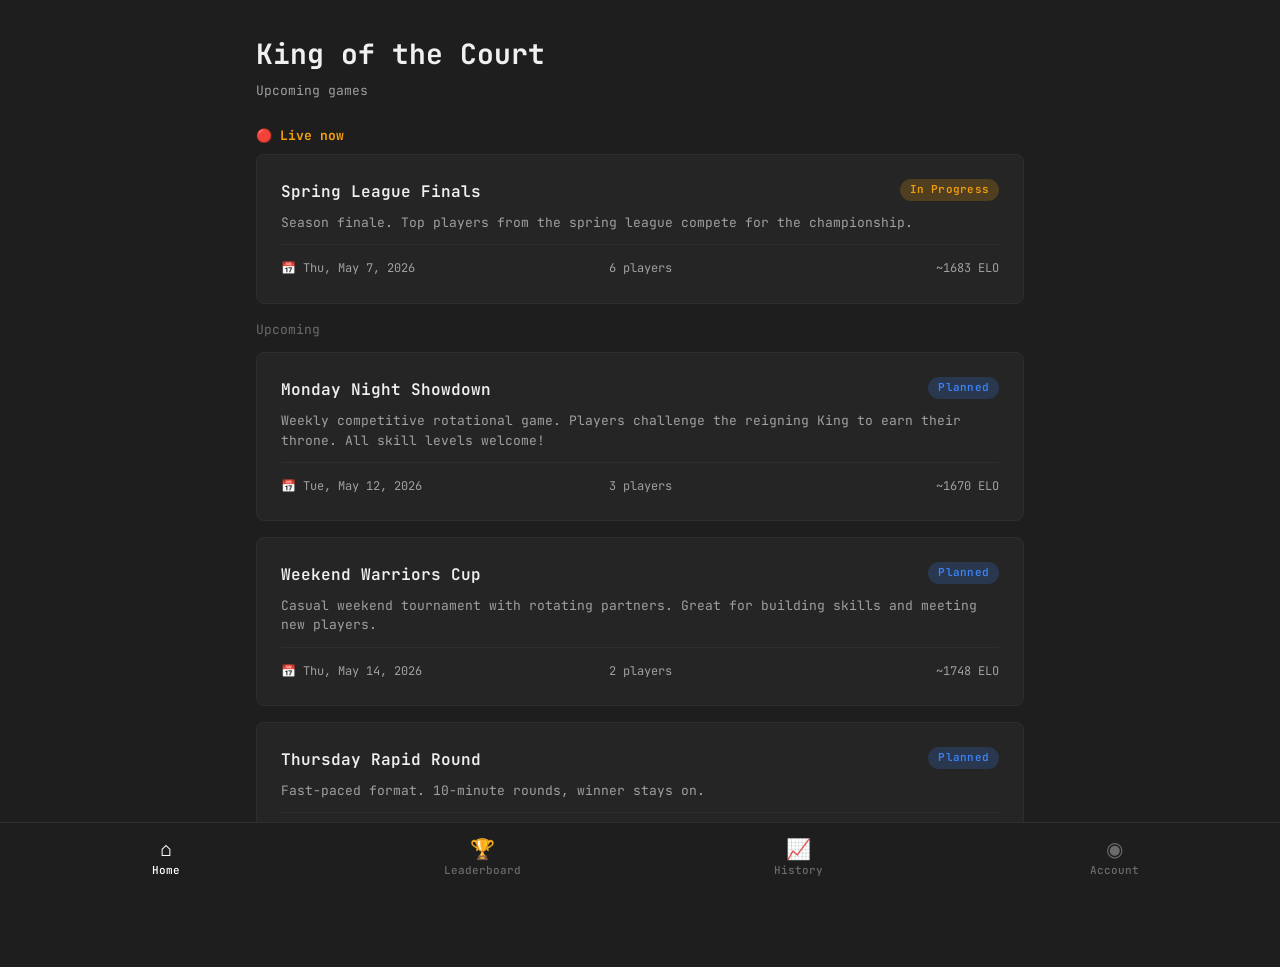
==== index.html @ 812c1025 "Initial Commit" ====
<!DOCTYPE html>
<html lang="en">
<head>
  <meta charset="UTF-8">
  <meta name="viewport" content="width=device-width, initial-scale=1.0">
  <title>King of the Court</title>
  <link rel="stylesheet" href="css/style.css">
</head>
<body>
<div class="page">
  <div class="page-header">
    <div>
      <h1 class="page-title">King of the Court</h1>
      <p class="page-sub" id="sub-text">Upcoming games</p>
    </div>
  </div>
  <div id="live-section"></div>
  <div id="games-list"></div>
</div>

<nav class="bottom-nav" id="bottom-nav"></nav>

<script src="js/data.js"></script>
<script src="js/app.js"></script>
<script>
  initNav('home');
  const user = getUser();
  if (user) document.getElementById('sub-text').textContent = `Welcome back, ${user.name.split(' ')[0]}`;

  function gameCard(game) {
    const spots = game.maxParticipants - game.participants.length;
    const inGame = user && isInGame(game, user.id);
    const canJoin = user && game.status === 'planned' && spots > 0 && !inGame;
    const avgElo = game.participants.length
      ? Math.round(game.participants.reduce((s, p) => s + p.elo, 0) / game.participants.length)
      : null;

    return `
      <div class="card clickable" onclick="location.href='game.html?id=${game.id}'">
        <div class="flex justify-between items-start mb-2">
          <h3 style="font-size:16px;font-weight:600">${game.name}</h3>
          ${statusBadge(game.status)}
        </div>
        <p class="text-sm text-dim mb-3" style="line-height:1.5">${game.description}</p>
        <div style="display:grid;grid-template-columns:repeat(3,1fr);gap:8px;font-size:12px;color:var(--snow-dim);border-top:1px solid var(--asphalt-light);padding-top:14px">
          <span>📅 ${formatDate(game.plannedAt)}</span>
          <span style="text-align:center">${game.participants.length} ${game.participants.length === 1 ? 'player' : 'players'}</span>
          <span style="text-align:right">${avgElo !== null ? '~' + avgElo + ' ELO' : '—'}</span>
        </div>
        ${inGame ? `<div class="text-sm text-racket mt-3">✓ You're signed up</div>` : ''}
        ${canJoin ? `<div class="mt-3" onclick="event.stopPropagation()"><button class="btn btn-primary btn-sm" onclick="handleJoin(${game.id})">Sign Up</button></div>` : ''}
      </div>`;
  }

  function render() {
    const games = getGames();
    const live = games.filter(g => g.status === 'started');
    const upcoming = games.filter(g => g.status === 'planned')
      .sort((a, b) => new Date(a.plannedAt) - new Date(b.plannedAt));

    if (live.length) {
      show('live-section', `
        <p class="text-sm font-bold mb-2" style="color:var(--status-pending)">🔴 Live now</p>
        ${live.map(gameCard).join('')}
        <p class="text-sm text-muted mb-3 mt-2">Upcoming</p>`);
    } else {
      show('live-section', '');
    }

    if (!upcoming.length && !live.length) {
      show('games-list', `<div class="empty"><div class="empty-icon">🏆</div><div class="empty-title">No upcoming games</div><p class="empty-text">Check back soon!</p></div>`);
    } else {
      show('games-list', upcoming.map(gameCard).join(''));
    }
  }

  function handleJoin(gameId) {
    if (!user) { location.href = 'login.html'; return; }
    joinGame(gameId, user);
    render();
  }

  render();
</script>
</body>
</html>
---- css/style.css ----
@import url('https://fonts.googleapis.com/css2?family=JetBrains+Mono:wght@300;400;500;600;700&display=swap');

:root {
  --charcoal: #1e1e1e;
  --asphalt: #252525;
  --asphalt-light: #2e2e2e;
  --asphalt-muted: #6b6b6b;
  --racket: #3b82f6;
  --racket-hover: #2563eb;
  --ball: #f59e0b;
  --snow: #f0f0f0;
  --snow-dim: #a0a0a0;
  --danger: #ef4444;
  --danger-hover: #dc2626;
  --status-pending: #f59e0b;
  --status-done: #22c55e;
}

*, *::before, *::after { box-sizing: border-box; margin: 0; padding: 0; }

body {
  background: var(--charcoal);
  color: var(--snow);
  font-family: 'JetBrains Mono', 'Courier New', monospace;
  font-size: 14px;
  line-height: 1.6;
  min-height: 100dvh;
  padding-bottom: 80px;
}

a { color: inherit; text-decoration: none; }
button { font-family: inherit; cursor: pointer; }
input, select, textarea { font-family: inherit; }

/* Layout */
.page { max-width: 800px; margin: 0 auto; padding: 0 16px; }

/* Typography */
.page-header { padding: 32px 0 24px; }
.page-title { font-size: 28px; font-weight: 700; }
.page-sub { font-size: 13px; color: var(--snow-dim); margin-top: 4px; }

/* Cards */
.card {
  background: var(--asphalt);
  border: 1px solid var(--asphalt-light);
  border-radius: 8px;
  padding: 24px;
  margin-bottom: 16px;
  transition: border-color 0.15s;
}
.card.clickable { cursor: pointer; }
.card.clickable:hover { border-color: var(--snow-dim); }

/* Buttons */
.btn {
  display: inline-flex;
  align-items: center;
  justify-content: center;
  gap: 6px;
  padding: 8px 18px;
  border-radius: 6px;
  font-size: 13px;
  font-weight: 500;
  cursor: pointer;
  border: none;
  transition: background 0.15s, opacity 0.15s;
}
.btn:disabled { opacity: 0.5; cursor: not-allowed; }
.btn-primary { background: var(--racket); color: white; }
.btn-primary:hover:not(:disabled) { background: var(--racket-hover); }
.btn-ghost { background: var(--asphalt-light); color: var(--snow); }
.btn-ghost:hover:not(:disabled) { background: #3a3a3a; }
.btn-danger { background: var(--danger); color: white; }
.btn-danger:hover:not(:disabled) { background: var(--danger-hover); }
.btn-sm { padding: 6px 12px; font-size: 12px; }
.btn-full { width: 100%; }
.btn-link { background: none; border: none; color: var(--snow-dim); font-size: 13px; padding: 8px 0; }
.btn-link:hover { color: var(--danger); }

/* Status badges */
.badge {
  display: inline-block;
  padding: 2px 10px;
  border-radius: 999px;
  font-size: 11px;
  font-weight: 600;
  letter-spacing: 0.02em;
  white-space: nowrap;
}
.badge-planned { background: rgba(59,130,246,0.2); color: var(--racket); }
.badge-started { background: rgba(245,158,11,0.2); color: var(--status-pending); }
.badge-ended { background: rgba(34,197,94,0.2); color: var(--status-done); }
.badge-processed { background: rgba(107,107,107,0.2); color: var(--asphalt-muted); }

/* Forms */
.form-group { margin-bottom: 20px; }
.form-label { display: block; font-size: 12px; color: var(--asphalt-muted); margin-bottom: 6px; }
.form-input {
  width: 100%;
  background: var(--asphalt);
  border: 1px solid var(--asphalt-light);
  border-radius: 6px;
  padding: 10px 12px;
  color: var(--snow);
  font-size: 14px;
  font-family: inherit;
  outline: none;
  transition: border-color 0.15s;
}
.form-input:focus { border-color: var(--racket); }
.form-input::placeholder { color: var(--asphalt-muted); }

/* Autofill override */
input:-webkit-autofill,
input:-webkit-autofill:hover,
input:-webkit-autofill:focus {
  -webkit-box-shadow: 0 0 0 30px var(--asphalt) inset !important;
  -webkit-text-fill-color: var(--snow) !important;
}

/* Alerts */
.alert { padding: 10px 14px; border-radius: 6px; font-size: 13px; margin-bottom: 16px; }
.alert-error { background: rgba(239,68,68,0.1); color: var(--danger); border: 1px solid rgba(239,68,68,0.3); }
.alert-success { background: rgba(34,197,94,0.1); color: var(--status-done); border: 1px solid rgba(34,197,94,0.3); }

/* Bottom Nav */
.bottom-nav {
  position: fixed;
  bottom: 0; left: 0; right: 0;
  background: var(--charcoal);
  border-top: 1px solid var(--asphalt-light);
  display: grid;
  grid-template-columns: repeat(4, 1fr);
  z-index: 100;
  padding: 8px 8px 12px;
}
.nav-item {
  display: flex;
  flex-direction: column;
  align-items: center;
  gap: 3px;
  padding: 8px 4px;
  color: var(--asphalt-muted);
  font-size: 11px;
  font-weight: 500;
  text-decoration: none;
  border-radius: 8px;
  transition: color 0.15s;
}
.nav-item:hover { color: var(--snow-dim); }
.nav-item.active { color: white; }
.nav-icon { font-size: 20px; line-height: 1; }

/* Tabs */
.tabs { display: flex; gap: 8px; margin-bottom: 20px; }
.tab {
  padding: 6px 14px;
  border-radius: 6px;
  font-size: 13px;
  font-weight: 500;
  cursor: pointer;
  background: var(--asphalt-light);
  color: var(--snow-dim);
  border: none;
  transition: all 0.15s;
}
.tab.active { background: var(--racket); color: white; }

/* List rows */
.list-row {
  display: flex;
  align-items: center;
  gap: 12px;
  padding: 12px 16px;
  border-bottom: 1px solid var(--asphalt-light);
  transition: background 0.1s;
}
.list-row:last-child { border-bottom: none; }
.list-row.clickable { cursor: pointer; }
.list-row.clickable:hover { background: rgba(255,255,255,0.03); }

/* Avatar */
.avatar {
  width: 36px; height: 36px;
  border-radius: 50%;
  background: var(--asphalt-light);
  color: var(--snow);
  display: flex; align-items: center; justify-content: center;
  font-size: 14px; font-weight: 600;
  text-transform: uppercase; flex-shrink: 0;
}
.avatar-lg {
  width: 72px; height: 72px;
  border-radius: 50%;
  background: var(--asphalt-light);
  color: var(--snow);
  display: flex; align-items: center; justify-content: center;
  font-size: 28px; font-weight: 700;
  text-transform: uppercase; flex-shrink: 0;
}

/* Rank */
.rank-num {
  width: 24px; text-align: right;
  font-size: 13px; font-weight: 700;
  color: var(--asphalt-muted); flex-shrink: 0;
}
.rank-num.top { color: var(--ball); }

/* Helpers */
.flex { display: flex; }
.flex-1 { flex: 1; }
.flex-col { flex-direction: column; }
.items-center { align-items: center; }
.items-start { align-items: flex-start; }
.justify-between { justify-content: space-between; }
.gap-2 { gap: 8px; }
.gap-3 { gap: 12px; }
.gap-4 { gap: 16px; }
.wrap { flex-wrap: wrap; }
.mt-1 { margin-top: 4px; }
.mt-2 { margin-top: 8px; }
.mt-3 { margin-top: 12px; }
.mt-4 { margin-top: 16px; }
.mt-6 { margin-top: 24px; }
.mb-2 { margin-bottom: 8px; }
.mb-3 { margin-bottom: 12px; }
.mb-4 { margin-bottom: 16px; }
.mb-6 { margin-bottom: 24px; }
.text-xs { font-size: 11px; }
.text-sm { font-size: 13px; }
.text-muted { color: var(--asphalt-muted); }
.text-dim { color: var(--snow-dim); }
.text-racket { color: var(--racket); }
.text-ball { color: var(--ball); }
.text-danger { color: var(--danger); }
.text-success { color: var(--status-done); }
.font-bold { font-weight: 700; }
.text-center { text-align: center; }
.text-right { text-align: right; }
.shrink-0 { flex-shrink: 0; }
.truncate { overflow: hidden; text-overflow: ellipsis; white-space: nowrap; }
.min-w-0 { min-width: 0; }
.w-full { width: 100%; }
.hidden { display: none !important; }

/* Empty state */
.empty { text-align: center; padding: 64px 16px; }
.empty-icon { font-size: 40px; margin-bottom: 16px; }
.empty-title { font-size: 16px; font-weight: 600; margin-bottom: 8px; }
.empty-text { font-size: 13px; color: var(--asphalt-muted); }

/* Back button */
.back-btn {
  display: inline-flex; align-items: center; gap: 8px;
  color: var(--snow-dim); font-size: 13px;
  padding: 8px 0; cursor: pointer;
  background: none; border: none; margin-bottom: 8px;
}
.back-btn:hover { color: var(--snow); }

/* Divider */
.divider { border: none; border-top: 1px solid var(--asphalt-light); margin: 20px 0; }

/* Stats row */
.stats-row { display: grid; grid-template-columns: repeat(3, 1fr); gap: 12px; margin: 16px 0; }
.stat-box { background: var(--charcoal); border-radius: 6px; padding: 14px 10px; text-align: center; }
.stat-value { font-size: 22px; font-weight: 700; }
.stat-label { font-size: 11px; color: var(--asphalt-muted); margin-top: 2px; }

/* ELO chart */
.elo-chart-wrap {
  background: var(--asphalt);
  border: 1px solid var(--asphalt-light);
  border-radius: 8px;
  padding: 20px;
  margin-bottom: 20px;
}
.chart-header { display: flex; justify-content: space-between; align-items: center; margin-bottom: 12px; }
.chart-title { font-size: 16px; font-weight: 600; }

/* Game meta */
.game-meta { display: flex; flex-wrap: wrap; gap: 12px; margin-top: 12px; }
.game-meta-item { font-size: 13px; color: var(--snow-dim); }

/* Info grid */
.info-grid { display: grid; grid-template-columns: repeat(2, 1fr); gap: 12px; margin: 16px 0; }
@media (min-width: 480px) { .info-grid { grid-template-columns: repeat(4, 1fr); } }
.info-box { background: var(--charcoal); border-radius: 6px; padding: 12px; }
.info-box-label { font-size: 11px; color: var(--asphalt-muted); margin-bottom: 4px; }
.info-box-value { font-size: 15px; font-weight: 600; }

/* Winner banner */
.winner-banner {
  background: rgba(245,158,11,0.1);
  border: 1px solid rgba(245,158,11,0.3);
  border-radius: 6px;
  padding: 12px 16px;
  display: flex; align-items: center; gap: 10px;
  margin-bottom: 16px;
}

/* Modal */
.modal-overlay {
  position: fixed; inset: 0;
  background: rgba(0,0,0,0.7);
  display: flex; align-items: center; justify-content: center;
  z-index: 200; padding: 16px;
}
.modal-box {
  background: var(--asphalt);
  border: 1px solid var(--asphalt-light);
  border-radius: 10px;
  padding: 24px;
  max-width: 400px; width: 100%;
}
.modal-title { font-size: 18px; font-weight: 700; margin-bottom: 8px; }
.modal-body { font-size: 13px; color: var(--snow-dim); margin-bottom: 20px; }

/* Profile header */
.profile-header {
  display: flex; align-items: center; gap: 20px;
  padding-bottom: 20px;
  border-bottom: 1px solid var(--asphalt-light);
  margin-bottom: 20px;
}

@media (max-width: 600px) {
  .page { padding: 0 12px; }
  .card { padding: 16px; }
  .page-title { font-size: 22px; }
}
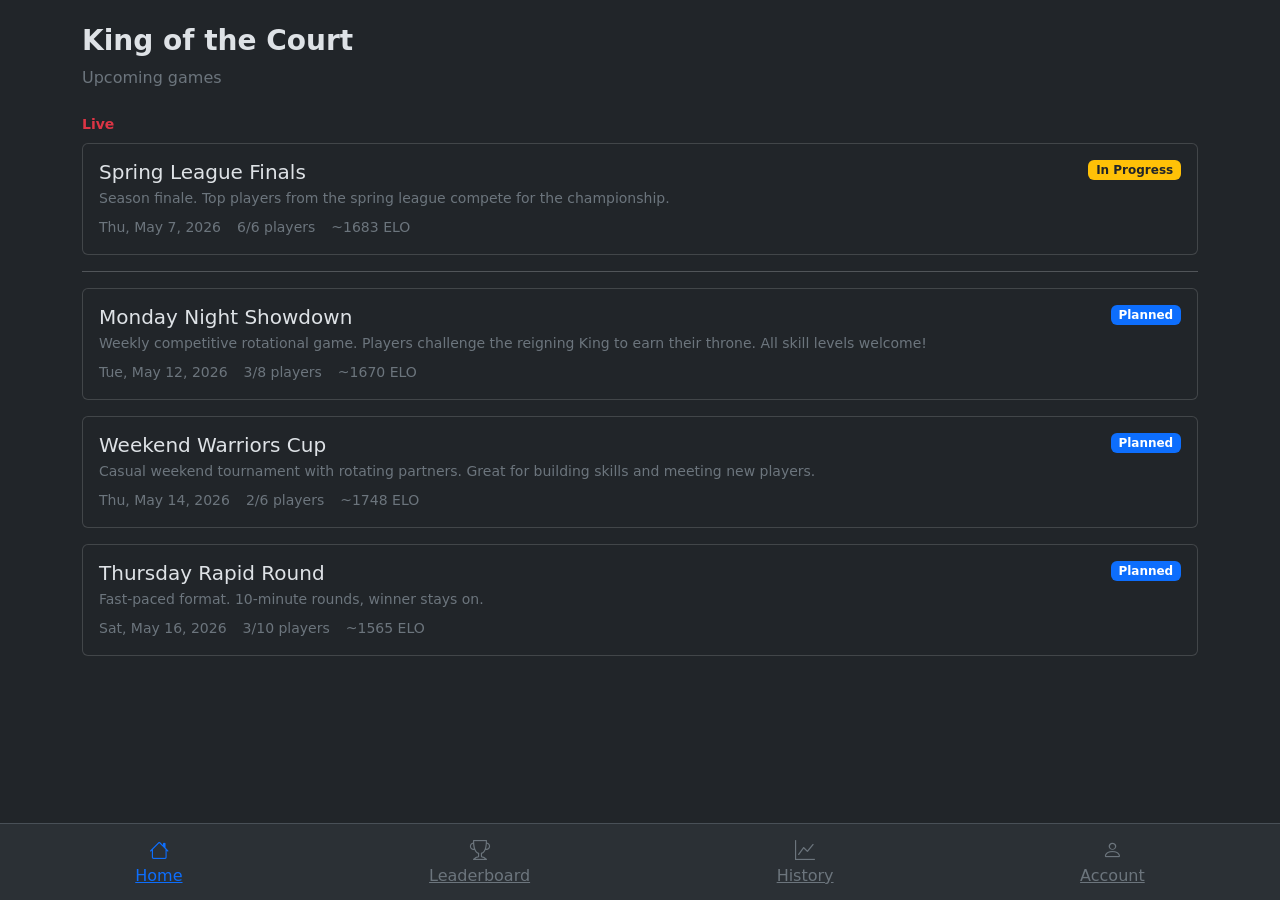
==== commit 5087ef48: "update ig" ====
--- a/index.html
+++ b/index.html
@@ -1,25 +1,26 @@
 <!DOCTYPE html>
-<html lang="en">
+<html lang="en" data-bs-theme="dark">
 <head>
   <meta charset="UTF-8">
   <meta name="viewport" content="width=device-width, initial-scale=1.0">
   <title>King of the Court</title>
+  <link href="https://cdn.jsdelivr.net/npm/bootstrap@5.3.3/dist/css/bootstrap.min.css" rel="stylesheet">
+  <link href="https://cdn.jsdelivr.net/npm/bootstrap-icons@1.11.3/font/bootstrap-icons.min.css" rel="stylesheet">
   <link rel="stylesheet" href="css/style.css">
 </head>
 <body>
-<div class="page">
-  <div class="page-header">
-    <div>
-      <h1 class="page-title">King of the Court</h1>
-      <p class="page-sub" id="sub-text">Upcoming games</p>
-    </div>
+<div class="container py-4">
+  <div class="mb-4">
+    <h1 class="h3 fw-bold">King of the Court</h1>
+    <p class="text-secondary mb-0" id="sub-text">Upcoming games</p>
   </div>
   <div id="live-section"></div>
   <div id="games-list"></div>
 </div>
 
-<nav class="bottom-nav" id="bottom-nav"></nav>
+<nav class="navbar fixed-bottom bg-body-tertiary border-top" id="bottom-nav"></nav>
 
+<script src="https://cdn.jsdelivr.net/npm/bootstrap@5.3.3/dist/js/bootstrap.bundle.min.js"></script>
 <script src="js/data.js"></script>
 <script src="js/app.js"></script>
 <script>
@@ -28,50 +29,52 @@
   if (user) document.getElementById('sub-text').textContent = `Welcome back, ${user.name.split(' ')[0]}`;
 
   function gameCard(game) {
-    const spots = game.maxParticipants - game.participants.length;
+    const spots  = game.maxParticipants - game.participants.length;
     const inGame = user && isInGame(game, user.id);
     const canJoin = user && game.status === 'planned' && spots > 0 && !inGame;
-    const avgElo = game.participants.length
+    const avgElo  = game.participants.length
       ? Math.round(game.participants.reduce((s, p) => s + p.elo, 0) / game.participants.length)
       : null;
 
     return `
-      <div class="card clickable" onclick="location.href='game.html?id=${game.id}'">
-        <div class="flex justify-between items-start mb-2">
-          <h3 style="font-size:16px;font-weight:600">${game.name}</h3>
-          ${statusBadge(game.status)}
+      <div class="card mb-3">
+        <div class="card-body clickable" onclick="location.href='game.html?id=${game.id}'">
+          <div class="d-flex justify-content-between align-items-start mb-1">
+            <h5 class="card-title mb-0">${game.name}</h5>
+            ${statusBadge(game.status)}
+          </div>
+          <p class="text-secondary small mb-2">${game.description}</p>
+          <div class="d-flex gap-3 small text-secondary">
+            <span>${formatDate(game.plannedAt)}</span>
+            <span>${game.participants.length}/${game.maxParticipants} players</span>
+            ${avgElo !== null ? `<span>~${avgElo} ELO</span>` : ''}
+          </div>
+          ${inGame ? `<div class="small text-primary mt-2"><i class="bi bi-check"></i> Signed up</div>` : ''}
         </div>
-        <p class="text-sm text-dim mb-3" style="line-height:1.5">${game.description}</p>
-        <div style="display:grid;grid-template-columns:repeat(3,1fr);gap:8px;font-size:12px;color:var(--snow-dim);border-top:1px solid var(--asphalt-light);padding-top:14px">
-          <span>📅 ${formatDate(game.plannedAt)}</span>
-          <span style="text-align:center">${game.participants.length} ${game.participants.length === 1 ? 'player' : 'players'}</span>
-          <span style="text-align:right">${avgElo !== null ? '~' + avgElo + ' ELO' : '—'}</span>
-        </div>
-        ${inGame ? `<div class="text-sm text-racket mt-3">✓ You're signed up</div>` : ''}
-        ${canJoin ? `<div class="mt-3" onclick="event.stopPropagation()"><button class="btn btn-primary btn-sm" onclick="handleJoin(${game.id})">Sign Up</button></div>` : ''}
+        ${canJoin ? `
+          <div class="card-footer" onclick="event.stopPropagation()">
+            <button class="btn btn-sm btn-primary" onclick="handleJoin(${game.id})">Sign Up</button>
+            <a href="game.html?id=${game.id}" class="btn btn-sm btn-outline-secondary ms-1">Details</a>
+          </div>` : ''}
       </div>`;
   }
 
   function render() {
-    const games = getGames();
-    const live = games.filter(g => g.status === 'started');
+    const games    = getGames();
+    const live     = games.filter(g => g.status === 'started');
     const upcoming = games.filter(g => g.status === 'planned')
       .sort((a, b) => new Date(a.plannedAt) - new Date(b.plannedAt));
 
-    if (live.length) {
-      show('live-section', `
-        <p class="text-sm font-bold mb-2" style="color:var(--status-pending)">🔴 Live now</p>
-        ${live.map(gameCard).join('')}
-        <p class="text-sm text-muted mb-3 mt-2">Upcoming</p>`);
-    } else {
-      show('live-section', '');
-    }
+    show('live-section', live.length
+      ? `<p class="small fw-semibold text-danger mb-2">Live</p>${live.map(gameCard).join('')}<hr>`
+      : '');
 
-    if (!upcoming.length && !live.length) {
-      show('games-list', `<div class="empty"><div class="empty-icon">🏆</div><div class="empty-title">No upcoming games</div><p class="empty-text">Check back soon!</p></div>`);
-    } else {
-      show('games-list', upcoming.map(gameCard).join(''));
-    }
+    show('games-list', upcoming.length
+      ? upcoming.map(gameCard).join('')
+      : `<div class="text-center text-secondary py-5">
+           <i class="bi bi-calendar-x" style="font-size:2rem"></i>
+           <p class="mt-2 mb-0">No upcoming games</p>
+         </div>`);
   }
 
   function handleJoin(gameId) {
--- a/css/style.css
+++ b/css/style.css
@@ -1,333 +1,19 @@
-@import url('https://fonts.googleapis.com/css2?family=JetBrains+Mono:wght@300;400;500;600;700&display=swap');
+body { padding-bottom: 72px; }
 
-:root {
-  --charcoal: #1e1e1e;
-  --asphalt: #252525;
-  --asphalt-light: #2e2e2e;
-  --asphalt-muted: #6b6b6b;
-  --racket: #3b82f6;
-  --racket-hover: #2563eb;
-  --ball: #f59e0b;
-  --snow: #f0f0f0;
-  --snow-dim: #a0a0a0;
-  --danger: #ef4444;
-  --danger-hover: #dc2626;
-  --status-pending: #f59e0b;
-  --status-done: #22c55e;
-}
+.nav-bottom a { font-size: 11px; min-width: 64px; text-align: center; padding: 6px 4px; text-decoration: none; }
 
-*, *::before, *::after { box-sizing: border-box; margin: 0; padding: 0; }
+.clickable { cursor: pointer; }
+.clickable:hover { background-color: rgba(255,255,255,.05) !important; }
 
-body {
-  background: var(--charcoal);
-  color: var(--snow);
-  font-family: 'JetBrains Mono', 'Courier New', monospace;
-  font-size: 14px;
-  line-height: 1.6;
-  min-height: 100dvh;
-  padding-bottom: 80px;
-}
-
-a { color: inherit; text-decoration: none; }
-button { font-family: inherit; cursor: pointer; }
-input, select, textarea { font-family: inherit; }
-
-/* Layout */
-.page { max-width: 800px; margin: 0 auto; padding: 0 16px; }
-
-/* Typography */
-.page-header { padding: 32px 0 24px; }
-.page-title { font-size: 28px; font-weight: 700; }
-.page-sub { font-size: 13px; color: var(--snow-dim); margin-top: 4px; }
-
-/* Cards */
-.card {
-  background: var(--asphalt);
-  border: 1px solid var(--asphalt-light);
-  border-radius: 8px;
-  padding: 24px;
-  margin-bottom: 16px;
-  transition: border-color 0.15s;
-}
-.card.clickable { cursor: pointer; }
-.card.clickable:hover { border-color: var(--snow-dim); }
-
-/* Buttons */
-.btn {
-  display: inline-flex;
-  align-items: center;
-  justify-content: center;
-  gap: 6px;
-  padding: 8px 18px;
-  border-radius: 6px;
-  font-size: 13px;
-  font-weight: 500;
-  cursor: pointer;
-  border: none;
-  transition: background 0.15s, opacity 0.15s;
-}
-.btn:disabled { opacity: 0.5; cursor: not-allowed; }
-.btn-primary { background: var(--racket); color: white; }
-.btn-primary:hover:not(:disabled) { background: var(--racket-hover); }
-.btn-ghost { background: var(--asphalt-light); color: var(--snow); }
-.btn-ghost:hover:not(:disabled) { background: #3a3a3a; }
-.btn-danger { background: var(--danger); color: white; }
-.btn-danger:hover:not(:disabled) { background: var(--danger-hover); }
-.btn-sm { padding: 6px 12px; font-size: 12px; }
-.btn-full { width: 100%; }
-.btn-link { background: none; border: none; color: var(--snow-dim); font-size: 13px; padding: 8px 0; }
-.btn-link:hover { color: var(--danger); }
-
-/* Status badges */
-.badge {
-  display: inline-block;
-  padding: 2px 10px;
-  border-radius: 999px;
-  font-size: 11px;
-  font-weight: 600;
-  letter-spacing: 0.02em;
-  white-space: nowrap;
-}
-.badge-planned { background: rgba(59,130,246,0.2); color: var(--racket); }
-.badge-started { background: rgba(245,158,11,0.2); color: var(--status-pending); }
-.badge-ended { background: rgba(34,197,94,0.2); color: var(--status-done); }
-.badge-processed { background: rgba(107,107,107,0.2); color: var(--asphalt-muted); }
-
-/* Forms */
-.form-group { margin-bottom: 20px; }
-.form-label { display: block; font-size: 12px; color: var(--asphalt-muted); margin-bottom: 6px; }
-.form-input {
-  width: 100%;
-  background: var(--asphalt);
-  border: 1px solid var(--asphalt-light);
-  border-radius: 6px;
-  padding: 10px 12px;
-  color: var(--snow);
-  font-size: 14px;
-  font-family: inherit;
-  outline: none;
-  transition: border-color 0.15s;
-}
-.form-input:focus { border-color: var(--racket); }
-.form-input::placeholder { color: var(--asphalt-muted); }
-
-/* Autofill override */
-input:-webkit-autofill,
-input:-webkit-autofill:hover,
-input:-webkit-autofill:focus {
-  -webkit-box-shadow: 0 0 0 30px var(--asphalt) inset !important;
-  -webkit-text-fill-color: var(--snow) !important;
-}
-
-/* Alerts */
-.alert { padding: 10px 14px; border-radius: 6px; font-size: 13px; margin-bottom: 16px; }
-.alert-error { background: rgba(239,68,68,0.1); color: var(--danger); border: 1px solid rgba(239,68,68,0.3); }
-.alert-success { background: rgba(34,197,94,0.1); color: var(--status-done); border: 1px solid rgba(34,197,94,0.3); }
-
-/* Bottom Nav */
-.bottom-nav {
-  position: fixed;
-  bottom: 0; left: 0; right: 0;
-  background: var(--charcoal);
-  border-top: 1px solid var(--asphalt-light);
-  display: grid;
-  grid-template-columns: repeat(4, 1fr);
-  z-index: 100;
-  padding: 8px 8px 12px;
-}
-.nav-item {
-  display: flex;
-  flex-direction: column;
-  align-items: center;
-  gap: 3px;
-  padding: 8px 4px;
-  color: var(--asphalt-muted);
-  font-size: 11px;
-  font-weight: 500;
-  text-decoration: none;
-  border-radius: 8px;
-  transition: color 0.15s;
-}
-.nav-item:hover { color: var(--snow-dim); }
-.nav-item.active { color: white; }
-.nav-icon { font-size: 20px; line-height: 1; }
-
-/* Tabs */
-.tabs { display: flex; gap: 8px; margin-bottom: 20px; }
-.tab {
-  padding: 6px 14px;
-  border-radius: 6px;
-  font-size: 13px;
-  font-weight: 500;
-  cursor: pointer;
-  background: var(--asphalt-light);
-  color: var(--snow-dim);
-  border: none;
-  transition: all 0.15s;
-}
-.tab.active { background: var(--racket); color: white; }
-
-/* List rows */
-.list-row {
-  display: flex;
-  align-items: center;
-  gap: 12px;
-  padding: 12px 16px;
-  border-bottom: 1px solid var(--asphalt-light);
-  transition: background 0.1s;
-}
-.list-row:last-child { border-bottom: none; }
-.list-row.clickable { cursor: pointer; }
-.list-row.clickable:hover { background: rgba(255,255,255,0.03); }
-
-/* Avatar */
 .avatar {
-  width: 36px; height: 36px;
-  border-radius: 50%;
-  background: var(--asphalt-light);
-  color: var(--snow);
-  display: flex; align-items: center; justify-content: center;
-  font-size: 14px; font-weight: 600;
-  text-transform: uppercase; flex-shrink: 0;
+  width: 36px; height: 36px; border-radius: 50%;
+  background: var(--bs-secondary-bg);
+  display: inline-flex; align-items: center; justify-content: center;
+  font-weight: 600; font-size: 13px; flex-shrink: 0;
 }
 .avatar-lg {
-  width: 72px; height: 72px;
-  border-radius: 50%;
-  background: var(--asphalt-light);
-  color: var(--snow);
-  display: flex; align-items: center; justify-content: center;
-  font-size: 28px; font-weight: 700;
-  text-transform: uppercase; flex-shrink: 0;
+  width: 72px; height: 72px; border-radius: 50%;
+  background: var(--bs-secondary-bg);
+  display: inline-flex; align-items: center; justify-content: center;
+  font-weight: 700; font-size: 26px; flex-shrink: 0;
 }
-
-/* Rank */
-.rank-num {
-  width: 24px; text-align: right;
-  font-size: 13px; font-weight: 700;
-  color: var(--asphalt-muted); flex-shrink: 0;
-}
-.rank-num.top { color: var(--ball); }
-
-/* Helpers */
-.flex { display: flex; }
-.flex-1 { flex: 1; }
-.flex-col { flex-direction: column; }
-.items-center { align-items: center; }
-.items-start { align-items: flex-start; }
-.justify-between { justify-content: space-between; }
-.gap-2 { gap: 8px; }
-.gap-3 { gap: 12px; }
-.gap-4 { gap: 16px; }
-.wrap { flex-wrap: wrap; }
-.mt-1 { margin-top: 4px; }
-.mt-2 { margin-top: 8px; }
-.mt-3 { margin-top: 12px; }
-.mt-4 { margin-top: 16px; }
-.mt-6 { margin-top: 24px; }
-.mb-2 { margin-bottom: 8px; }
-.mb-3 { margin-bottom: 12px; }
-.mb-4 { margin-bottom: 16px; }
-.mb-6 { margin-bottom: 24px; }
-.text-xs { font-size: 11px; }
-.text-sm { font-size: 13px; }
-.text-muted { color: var(--asphalt-muted); }
-.text-dim { color: var(--snow-dim); }
-.text-racket { color: var(--racket); }
-.text-ball { color: var(--ball); }
-.text-danger { color: var(--danger); }
-.text-success { color: var(--status-done); }
-.font-bold { font-weight: 700; }
-.text-center { text-align: center; }
-.text-right { text-align: right; }
-.shrink-0 { flex-shrink: 0; }
-.truncate { overflow: hidden; text-overflow: ellipsis; white-space: nowrap; }
-.min-w-0 { min-width: 0; }
-.w-full { width: 100%; }
-.hidden { display: none !important; }
-
-/* Empty state */
-.empty { text-align: center; padding: 64px 16px; }
-.empty-icon { font-size: 40px; margin-bottom: 16px; }
-.empty-title { font-size: 16px; font-weight: 600; margin-bottom: 8px; }
-.empty-text { font-size: 13px; color: var(--asphalt-muted); }
-
-/* Back button */
-.back-btn {
-  display: inline-flex; align-items: center; gap: 8px;
-  color: var(--snow-dim); font-size: 13px;
-  padding: 8px 0; cursor: pointer;
-  background: none; border: none; margin-bottom: 8px;
-}
-.back-btn:hover { color: var(--snow); }
-
-/* Divider */
-.divider { border: none; border-top: 1px solid var(--asphalt-light); margin: 20px 0; }
-
-/* Stats row */
-.stats-row { display: grid; grid-template-columns: repeat(3, 1fr); gap: 12px; margin: 16px 0; }
-.stat-box { background: var(--charcoal); border-radius: 6px; padding: 14px 10px; text-align: center; }
-.stat-value { font-size: 22px; font-weight: 700; }
-.stat-label { font-size: 11px; color: var(--asphalt-muted); margin-top: 2px; }
-
-/* ELO chart */
-.elo-chart-wrap {
-  background: var(--asphalt);
-  border: 1px solid var(--asphalt-light);
-  border-radius: 8px;
-  padding: 20px;
-  margin-bottom: 20px;
-}
-.chart-header { display: flex; justify-content: space-between; align-items: center; margin-bottom: 12px; }
-.chart-title { font-size: 16px; font-weight: 600; }
-
-/* Game meta */
-.game-meta { display: flex; flex-wrap: wrap; gap: 12px; margin-top: 12px; }
-.game-meta-item { font-size: 13px; color: var(--snow-dim); }
-
-/* Info grid */
-.info-grid { display: grid; grid-template-columns: repeat(2, 1fr); gap: 12px; margin: 16px 0; }
-@media (min-width: 480px) { .info-grid { grid-template-columns: repeat(4, 1fr); } }
-.info-box { background: var(--charcoal); border-radius: 6px; padding: 12px; }
-.info-box-label { font-size: 11px; color: var(--asphalt-muted); margin-bottom: 4px; }
-.info-box-value { font-size: 15px; font-weight: 600; }
-
-/* Winner banner */
-.winner-banner {
-  background: rgba(245,158,11,0.1);
-  border: 1px solid rgba(245,158,11,0.3);
-  border-radius: 6px;
-  padding: 12px 16px;
-  display: flex; align-items: center; gap: 10px;
-  margin-bottom: 16px;
-}
-
-/* Modal */
-.modal-overlay {
-  position: fixed; inset: 0;
-  background: rgba(0,0,0,0.7);
-  display: flex; align-items: center; justify-content: center;
-  z-index: 200; padding: 16px;
-}
-.modal-box {
-  background: var(--asphalt);
-  border: 1px solid var(--asphalt-light);
-  border-radius: 10px;
-  padding: 24px;
-  max-width: 400px; width: 100%;
-}
-.modal-title { font-size: 18px; font-weight: 700; margin-bottom: 8px; }
-.modal-body { font-size: 13px; color: var(--snow-dim); margin-bottom: 20px; }
-
-/* Profile header */
-.profile-header {
-  display: flex; align-items: center; gap: 20px;
-  padding-bottom: 20px;
-  border-bottom: 1px solid var(--asphalt-light);
-  margin-bottom: 20px;
-}
-
-@media (max-width: 600px) {
-  .page { padding: 0 12px; }
-  .card { padding: 16px; }
-  .page-title { font-size: 22px; }
-}
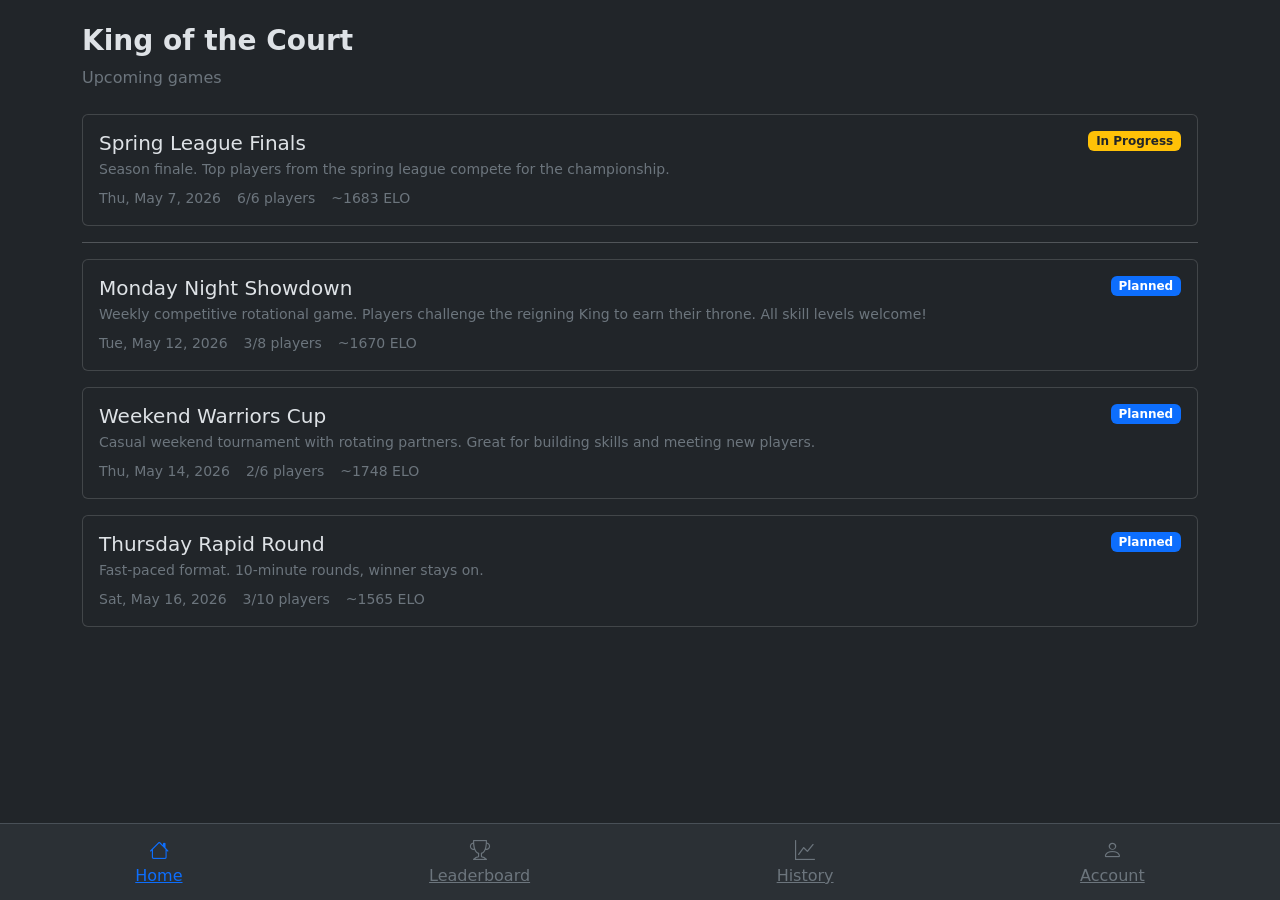
==== commit 9a611923: "Update again" ====
--- a/index.html
+++ b/index.html
@@ -1,42 +1,57 @@
-<!DOCTYPE html>
+<!doctype html>
 <html lang="en" data-bs-theme="dark">
-<head>
-  <meta charset="UTF-8">
-  <meta name="viewport" content="width=device-width, initial-scale=1.0">
-  <title>King of the Court</title>
-  <link href="https://cdn.jsdelivr.net/npm/bootstrap@5.3.3/dist/css/bootstrap.min.css" rel="stylesheet">
-  <link href="https://cdn.jsdelivr.net/npm/bootstrap-icons@1.11.3/font/bootstrap-icons.min.css" rel="stylesheet">
-  <link rel="stylesheet" href="css/style.css">
-</head>
-<body>
-<div class="container py-4">
-  <div class="mb-4">
-    <h1 class="h3 fw-bold">King of the Court</h1>
-    <p class="text-secondary mb-0" id="sub-text">Upcoming games</p>
-  </div>
-  <div id="live-section"></div>
-  <div id="games-list"></div>
-</div>
+    <head>
+        <meta charset="UTF-8" />
+        <meta name="viewport" content="width=device-width, initial-scale=1.0" />
+        <title>King of the Court</title>
+        <link
+            href="https://cdn.jsdelivr.net/npm/bootstrap@5.3.3/dist/css/bootstrap.min.css"
+            rel="stylesheet"
+        />
+        <link
+            href="https://cdn.jsdelivr.net/npm/bootstrap-icons@1.11.3/font/bootstrap-icons.min.css"
+            rel="stylesheet"
+        />
+        <link rel="stylesheet" href="css/style.css" />
+    </head>
+    <body>
+        <div class="container py-4">
+            <div class="mb-4">
+                <h1 class="h3 fw-bold">King of the Court</h1>
+                <p class="text-secondary mb-0" id="sub-text">Upcoming games</p>
+            </div>
+            <div id="live-section"></div>
+            <div id="games-list"></div>
+        </div>
 
-<nav class="navbar fixed-bottom bg-body-tertiary border-top" id="bottom-nav"></nav>
+        <nav
+            class="navbar fixed-bottom bg-body-tertiary border-top"
+            id="bottom-nav"
+        ></nav>
 
-<script src="https://cdn.jsdelivr.net/npm/bootstrap@5.3.3/dist/js/bootstrap.bundle.min.js"></script>
-<script src="js/data.js"></script>
-<script src="js/app.js"></script>
-<script>
-  initNav('home');
-  const user = getUser();
-  if (user) document.getElementById('sub-text').textContent = `Welcome back, ${user.name.split(' ')[0]}`;
+        <script src="https://cdn.jsdelivr.net/npm/bootstrap@5.3.3/dist/js/bootstrap.bundle.min.js"></script>
+        <script src="js/data.js"></script>
+        <script src="js/app.js"></script>
+        <script>
+            initNav("home");
+            const user = getUser();
+            if (user)
+                document.getElementById("sub-text").textContent =
+                    `Welcome back, ${user.name.split(" ")[0]}`;
 
-  function gameCard(game) {
-    const spots  = game.maxParticipants - game.participants.length;
-    const inGame = user && isInGame(game, user.id);
-    const canJoin = user && game.status === 'planned' && spots > 0 && !inGame;
-    const avgElo  = game.participants.length
-      ? Math.round(game.participants.reduce((s, p) => s + p.elo, 0) / game.participants.length)
-      : null;
+            function gameCard(game) {
+                const spots = game.maxParticipants - game.participants.length;
+                const inGame = user && isInGame(game, user.id);
+                const canJoin =
+                    user && game.status === "planned" && spots > 0 && !inGame;
+                const avgElo = game.participants.length
+                    ? Math.round(
+                          game.participants.reduce((s, p) => s + p.elo, 0) /
+                              game.participants.length,
+                      )
+                    : null;
 
-    return `
+                return `
       <div class="card mb-3">
         <div class="card-body clickable" onclick="location.href='game.html?id=${game.id}'">
           <div class="d-flex justify-content-between align-items-start mb-1">
@@ -47,43 +62,57 @@
           <div class="d-flex gap-3 small text-secondary">
             <span>${formatDate(game.plannedAt)}</span>
             <span>${game.participants.length}/${game.maxParticipants} players</span>
-            ${avgElo !== null ? `<span>~${avgElo} ELO</span>` : ''}
+            ${avgElo !== null ? `<span>~${avgElo} ELO</span>` : ""}
           </div>
-          ${inGame ? `<div class="small text-primary mt-2"><i class="bi bi-check"></i> Signed up</div>` : ''}
+          ${inGame ? `<div class="small text-primary mt-2"><i class="bi bi-check"></i> Signed up</div>` : ""}
         </div>
-        ${canJoin ? `
+        ${
+            canJoin
+                ? `
           <div class="card-footer" onclick="event.stopPropagation()">
             <button class="btn btn-sm btn-primary" onclick="handleJoin(${game.id})">Sign Up</button>
             <a href="game.html?id=${game.id}" class="btn btn-sm btn-outline-secondary ms-1">Details</a>
-          </div>` : ''}
+          </div>`
+                : ""
+        }
       </div>`;
-  }
+            }
 
-  function render() {
-    const games    = getGames();
-    const live     = games.filter(g => g.status === 'started');
-    const upcoming = games.filter(g => g.status === 'planned')
-      .sort((a, b) => new Date(a.plannedAt) - new Date(b.plannedAt));
+            function render() {
+                const games = getGames();
+                const live = games.filter((g) => g.status === "started");
+                const upcoming = games
+                    .filter((g) => g.status === "planned")
+                    .sort(
+                        (a, b) => new Date(a.plannedAt) - new Date(b.plannedAt),
+                    );
 
-    show('live-section', live.length
-      ? `<p class="small fw-semibold text-danger mb-2">Live</p>${live.map(gameCard).join('')}<hr>`
-      : '');
+                show(
+                    "live-section",
+                    live.length ? `${live.map(gameCard).join("")}<hr>` : "",
+                );
 
-    show('games-list', upcoming.length
-      ? upcoming.map(gameCard).join('')
-      : `<div class="text-center text-secondary py-5">
+                show(
+                    "games-list",
+                    upcoming.length
+                        ? upcoming.map(gameCard).join("")
+                        : `<div class="text-center text-secondary py-5">
            <i class="bi bi-calendar-x" style="font-size:2rem"></i>
            <p class="mt-2 mb-0">No upcoming games</p>
-         </div>`);
-  }
+         </div>`,
+                );
+            }
 
-  function handleJoin(gameId) {
-    if (!user) { location.href = 'login.html'; return; }
-    joinGame(gameId, user);
-    render();
-  }
+            function handleJoin(gameId) {
+                if (!user) {
+                    location.href = "login.html";
+                    return;
+                }
+                joinGame(gameId, user);
+                render();
+            }
 
-  render();
-</script>
-</body>
+            render();
+        </script>
+    </body>
 </html>
--- a/css/style.css
+++ b/css/style.css
@@ -1,19 +1,43 @@
-body { padding-bottom: 72px; }
+body {
+    padding-bottom: 72px;
+}
 
-.nav-bottom a { font-size: 11px; min-width: 64px; text-align: center; padding: 6px 4px; text-decoration: none; }
+.nav-bottom a {
+    font-size: 11px;
+    min-width: 64px;
+    text-align: center;
+    padding: 6px 4px;
+    text-decoration: none;
+}
 
-.clickable { cursor: pointer; }
-.clickable:hover { background-color: rgba(255,255,255,.05) !important; }
+.clickable {
+    cursor: pointer;
+}
+.clickable:hover {
+    background-color: rgba(255, 255, 255, 0.05) !important;
+}
 
 .avatar {
-  width: 36px; height: 36px; border-radius: 50%;
-  background: var(--bs-secondary-bg);
-  display: inline-flex; align-items: center; justify-content: center;
-  font-weight: 600; font-size: 13px; flex-shrink: 0;
+    width: 36px;
+    height: 36px;
+    border-radius: 50%;
+    background: var(--bs-secondary-bg);
+    display: inline-flex;
+    align-items: center;
+    justify-content: center;
+    font-weight: 600;
+    font-size: 13px;
+    flex-shrink: 0;
 }
 .avatar-lg {
-  width: 72px; height: 72px; border-radius: 50%;
-  background: var(--bs-secondary-bg);
-  display: inline-flex; align-items: center; justify-content: center;
-  font-weight: 700; font-size: 26px; flex-shrink: 0;
+    width: 72px;
+    height: 72px;
+    border-radius: 50%;
+    background: var(--bs-secondary-bg);
+    display: inline-flex;
+    align-items: center;
+    justify-content: center;
+    font-weight: 700;
+    font-size: 26px;
+    flex-shrink: 0;
 }
